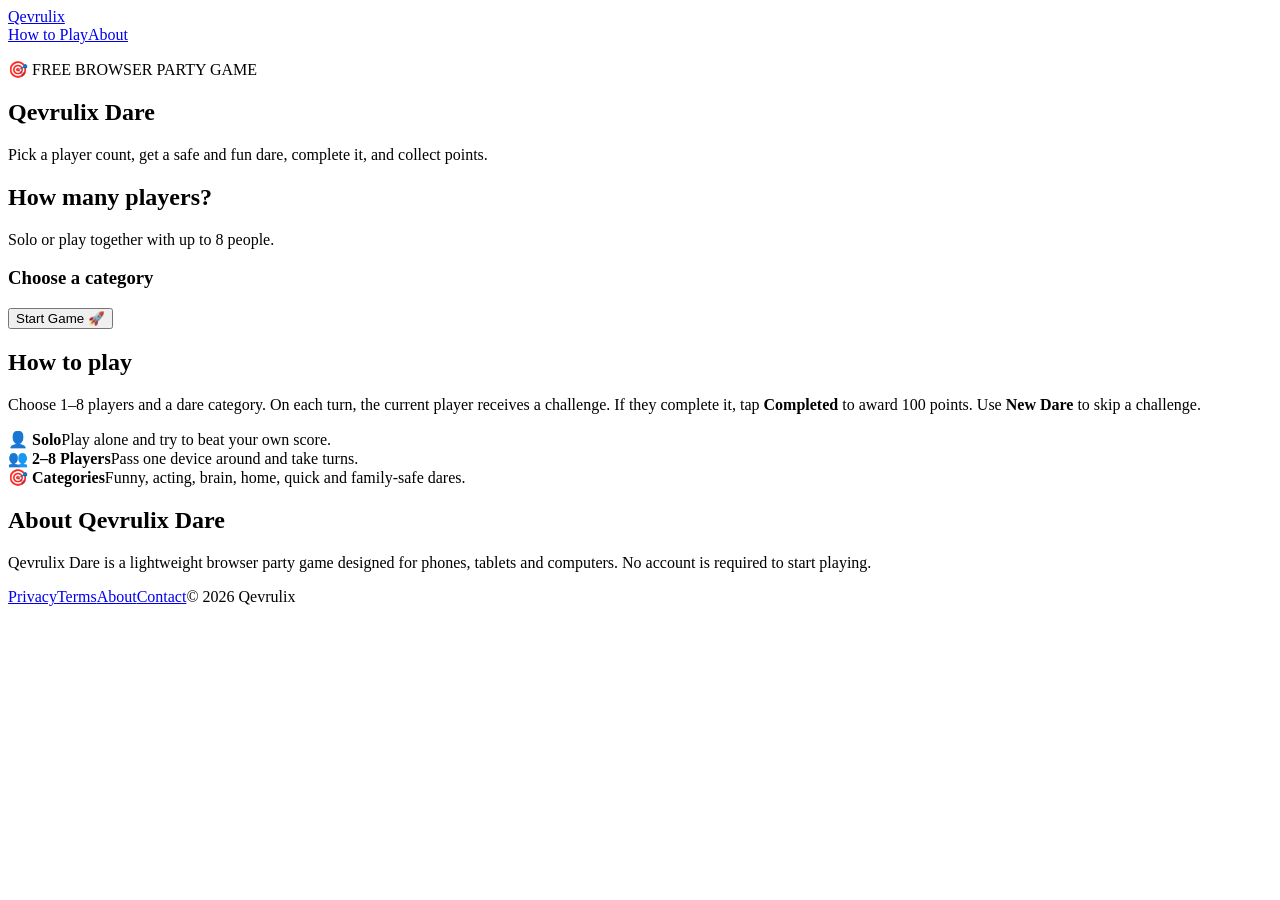
==== index.html @ e9829a65 "Add files via upload" ====
<!doctype html><html lang="en"><head><meta charset="utf-8"><meta name="viewport" content="width=device-width,initial-scale=1"><title>Qevrulix Dare — Free 1–8 Player Dare Game</title><meta name="description" content="Play Qevrulix Dare, a free dare game for 1 to 8 players. Choose a category, complete fun challenges, earn points and find the winner."><link rel="canonical" href="https://qevrulix.vercel.app/"><meta name="robots" content="index,follow,max-image-preview:large"><meta property="og:type" content="website"><meta property="og:title" content="Qevrulix Dare — Free 1–8 Player Dare Game"><meta property="og:description" content="A free dare game for solo play and groups of 2–8."><meta property="og:url" content="https://qevrulix.vercel.app/"><meta property="og:site_name" content="Qevrulix"><meta name="twitter:card" content="summary"><link rel="icon" href="/favicon.svg" type="image/svg+xml"><link rel="manifest" href="/manifest.webmanifest"><link rel="stylesheet" href="/css/style.css"><script type="application/ld+json">{"@context":"https://schema.org","@type":"WebApplication","name":"Qevrulix Dare","url":"https://qevrulix.vercel.app/","applicationCategory":"GameApplication","operatingSystem":"Any","description":"A free browser dare game for 1 to 8 players.","offers":{"@type":"Offer","price":"0","priceCurrency":"USD"}}</script></head><body><main class="wrap"><header class="top"><a class="brand" href="/">Qevrulix</a><nav><a href="#how">How to Play</a><a href="/about-us.html">About</a></nav></header><section class="hero"><p class="eyebrow">🎯 FREE BROWSER PARTY GAME</p><h1>Qevrulix Dare</h1><p class="lead">Pick a player count, get a safe and fun dare, complete it, and collect points.</p></section><section class="game-card"><div id="setup"><h2>How many players?</h2><p class="muted">Solo or play together with up to 8 people.</p><div class="player-grid" id="playerGrid"></div><h3>Choose a category</h3><div class="category-grid" id="categoryGrid"></div><button id="startBtn" class="primary" type="button">Start Game 🚀</button></div><div id="game" hidden><div class="game-head"><span id="turnLabel"></span><span id="roundLabel"></span></div><div class="score-row" id="scores"></div><div class="dare-box"><p class="eyebrow">YOUR DARE</p><h2 id="dareText">Loading…</h2><p id="categoryLabel" class="muted"></p></div><div class="actions"><button id="completeBtn" class="primary" type="button">✅ Completed +100</button><button id="skipBtn" class="secondary" type="button">🔄 New Dare</button><button id="endBtn" class="ghost" type="button">End Game</button></div><p id="status" class="status" aria-live="polite"></p></div><div id="results" hidden><p class="eyebrow">🏆 GAME OVER</p><h2>Final Scores</h2><ol id="finalScores" class="final-scores"></ol><button id="againBtn" class="primary" type="button">Play Again</button></div></section><section id="how" class="content"><h2>How to play</h2><p>Choose 1–8 players and a dare category. On each turn, the current player receives a challenge. If they complete it, tap <strong>Completed</strong> to award 100 points. Use <strong>New Dare</strong> to skip a challenge.</p><div class="feature-grid"><article><strong>👤 Solo</strong><span>Play alone and try to beat your own score.</span></article><article><strong>👥 2–8 Players</strong><span>Pass one device around and take turns.</span></article><article><strong>🎯 Categories</strong><span>Funny, acting, brain, home, quick and family-safe dares.</span></article></div></section><section class="content"><h2>About Qevrulix Dare</h2><p>Qevrulix Dare is a lightweight browser party game designed for phones, tablets and computers. No account is required to start playing.</p></section><footer><a href="/privacy-policy.html">Privacy</a><a href="/terms-and-conditions.html">Terms</a><a href="/about-us.html">About</a><a href="/contact-us.html">Contact</a><span>© 2026 Qevrulix</span></footer></main><script src="/js/app.js"></script></body></html>
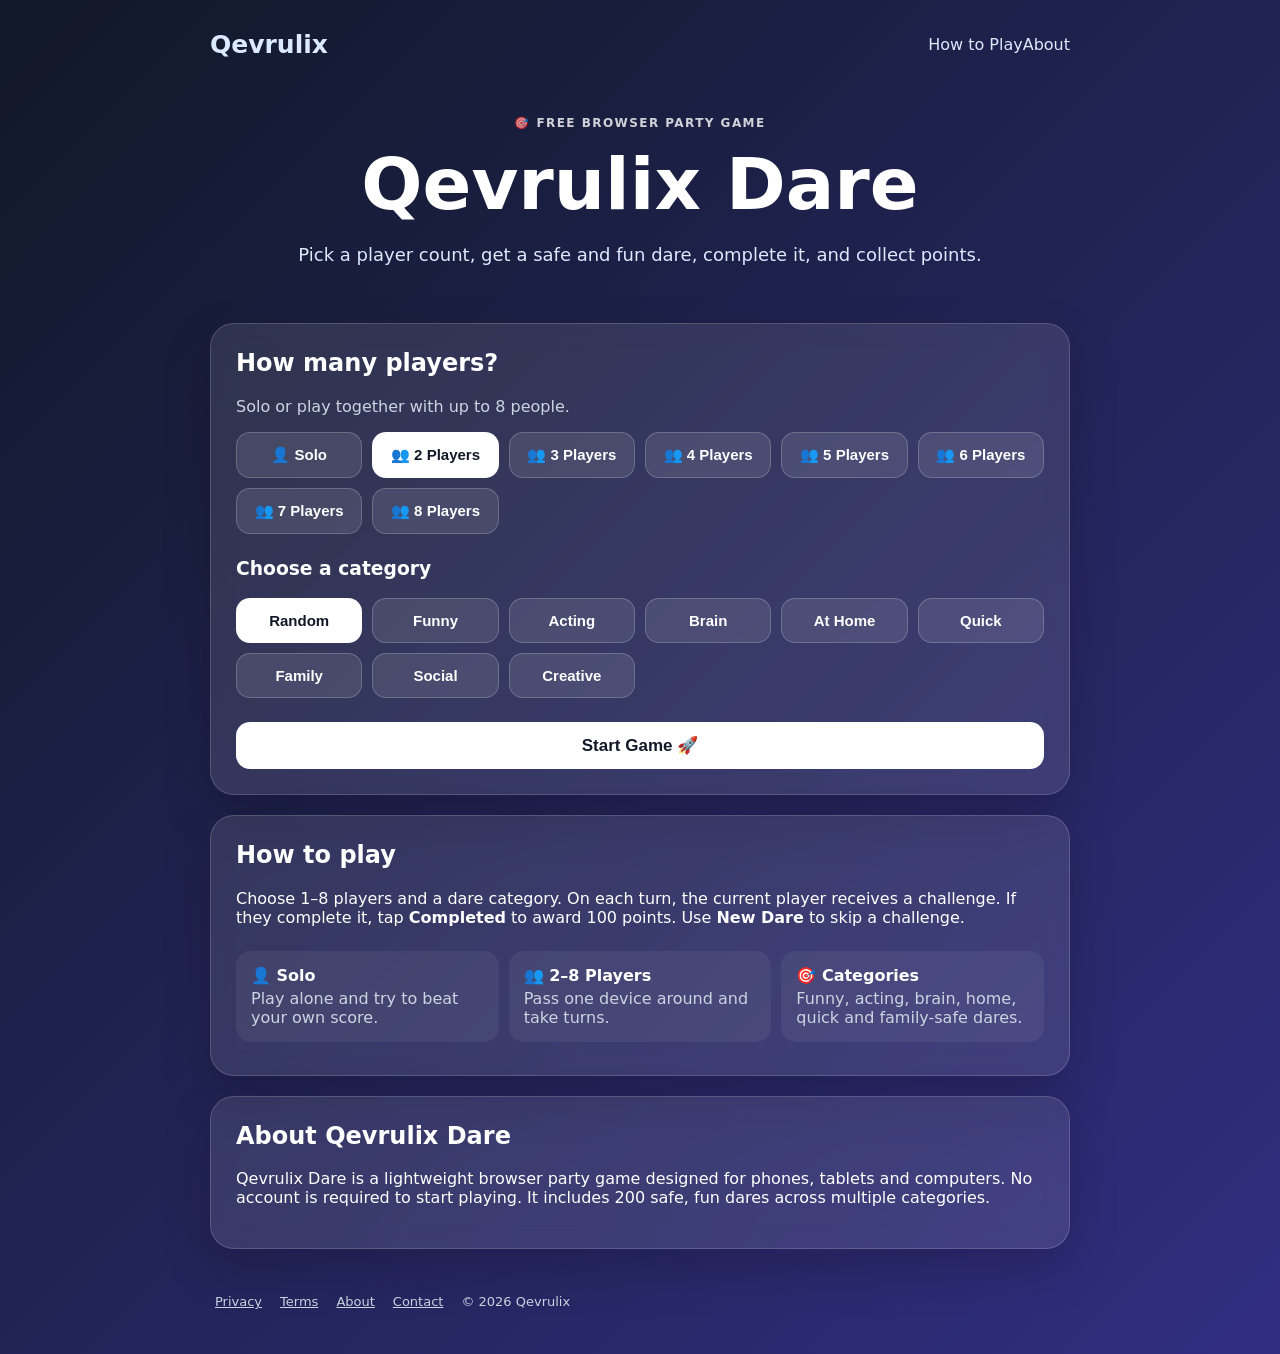
==== commit af70b71f: "Create index.html for Qevrulix Dare game Add initial HTML structure and game logic for Qevrulix Dare" ====
--- a/index.html
+++ b/index.html
@@ -1 +1,13 @@
-<!doctype html><html lang="en"><head><meta charset="utf-8"><meta name="viewport" content="width=device-width,initial-scale=1"><title>Qevrulix Dare — Free 1–8 Player Dare Game</title><meta name="description" content="Play Qevrulix Dare, a free dare game for 1 to 8 players. Choose a category, complete fun challenges, earn points and find the winner."><link rel="canonical" href="https://qevrulix.vercel.app/"><meta name="robots" content="index,follow,max-image-preview:large"><meta property="og:type" content="website"><meta property="og:title" content="Qevrulix Dare — Free 1–8 Player Dare Game"><meta property="og:description" content="A free dare game for solo play and groups of 2–8."><meta property="og:url" content="https://qevrulix.vercel.app/"><meta property="og:site_name" content="Qevrulix"><meta name="twitter:card" content="summary"><link rel="icon" href="/favicon.svg" type="image/svg+xml"><link rel="manifest" href="/manifest.webmanifest"><link rel="stylesheet" href="/css/style.css"><script type="application/ld+json">{"@context":"https://schema.org","@type":"WebApplication","name":"Qevrulix Dare","url":"https://qevrulix.vercel.app/","applicationCategory":"GameApplication","operatingSystem":"Any","description":"A free browser dare game for 1 to 8 players.","offers":{"@type":"Offer","price":"0","priceCurrency":"USD"}}</script></head><body><main class="wrap"><header class="top"><a class="brand" href="/">Qevrulix</a><nav><a href="#how">How to Play</a><a href="/about-us.html">About</a></nav></header><section class="hero"><p class="eyebrow">🎯 FREE BROWSER PARTY GAME</p><h1>Qevrulix Dare</h1><p class="lead">Pick a player count, get a safe and fun dare, complete it, and collect points.</p></section><section class="game-card"><div id="setup"><h2>How many players?</h2><p class="muted">Solo or play together with up to 8 people.</p><div class="player-grid" id="playerGrid"></div><h3>Choose a category</h3><div class="category-grid" id="categoryGrid"></div><button id="startBtn" class="primary" type="button">Start Game 🚀</button></div><div id="game" hidden><div class="game-head"><span id="turnLabel"></span><span id="roundLabel"></span></div><div class="score-row" id="scores"></div><div class="dare-box"><p class="eyebrow">YOUR DARE</p><h2 id="dareText">Loading…</h2><p id="categoryLabel" class="muted"></p></div><div class="actions"><button id="completeBtn" class="primary" type="button">✅ Completed +100</button><button id="skipBtn" class="secondary" type="button">🔄 New Dare</button><button id="endBtn" class="ghost" type="button">End Game</button></div><p id="status" class="status" aria-live="polite"></p></div><div id="results" hidden><p class="eyebrow">🏆 GAME OVER</p><h2>Final Scores</h2><ol id="finalScores" class="final-scores"></ol><button id="againBtn" class="primary" type="button">Play Again</button></div></section><section id="how" class="content"><h2>How to play</h2><p>Choose 1–8 players and a dare category. On each turn, the current player receives a challenge. If they complete it, tap <strong>Completed</strong> to award 100 points. Use <strong>New Dare</strong> to skip a challenge.</p><div class="feature-grid"><article><strong>👤 Solo</strong><span>Play alone and try to beat your own score.</span></article><article><strong>👥 2–8 Players</strong><span>Pass one device around and take turns.</span></article><article><strong>🎯 Categories</strong><span>Funny, acting, brain, home, quick and family-safe dares.</span></article></div></section><section class="content"><h2>About Qevrulix Dare</h2><p>Qevrulix Dare is a lightweight browser party game designed for phones, tablets and computers. No account is required to start playing.</p></section><footer><a href="/privacy-policy.html">Privacy</a><a href="/terms-and-conditions.html">Terms</a><a href="/about-us.html">About</a><a href="/contact-us.html">Contact</a><span>© 2026 Qevrulix</span></footer></main><script src="/js/app.js"></script></body></html>
+<!doctype html><html lang="en"><head><meta charset="utf-8"><meta name="viewport" content="width=device-width,initial-scale=1"><title>Qevrulix Dare — Free 1–8 Player Dare Game</title><meta name="description" content="Play Qevrulix Dare, a free dare game for 1 to 8 players. Choose a category, complete fun challenges, earn points and find the winner."><link rel="canonical" href="https://qevrulix.vercel.app/"><meta name="robots" content="index,follow,max-image-preview:large"><meta property="og:type" content="website"><meta property="og:title" content="Qevrulix Dare — Free 1–8 Player Dare Game"><meta property="og:description" content="A free dare game for solo play and groups of 2–8."><meta property="og:url" content="https://qevrulix.vercel.app/"><meta property="og:site_name" content="Qevrulix"><meta name="twitter:card" content="summary"><meta name="theme-color" content="#111827"><script type="application/ld+json">{"@context":"https://schema.org","@type":"WebApplication","name":"Qevrulix Dare","url":"https://qevrulix.vercel.app/","applicationCategory":"GameApplication","operatingSystem":"Any","description":"A free browser dare game for 1 to 8 players.","offers":{"@type":"Offer","price":"0","priceCurrency":"USD"}}</script><style>
+*{box-sizing:border-box}body{margin:0;font-family:system-ui,-apple-system,Segoe UI,sans-serif;background:linear-gradient(135deg,#111827,#312e81);color:#fff;min-height:100vh}.wrap{max-width:900px;margin:auto;padding:20px}.top{display:flex;justify-content:space-between;align-items:center;padding:10px 0}.brand{font-size:25px;font-weight:900;color:#fff;text-decoration:none}.top a{color:#dbeafe;text-decoration:none}.hero{text-align:center;padding:35px 10px 20px}.eyebrow{font-size:12px;font-weight:800;letter-spacing:.12em;opacity:.8}.hero h1{font-size:clamp(42px,9vw,72px);margin:8px 0}.lead{font-size:18px;color:#dbeafe}.game-card,.content{background:rgba(255,255,255,.1);backdrop-filter:blur(12px);border:1px solid rgba(255,255,255,.16);border-radius:24px;padding:25px;margin:20px 0;box-shadow:0 20px 50px rgba(0,0,0,.18)}h2{margin-top:0}.muted{color:#cbd5e1}.player-grid,.category-grid{display:grid;grid-template-columns:repeat(auto-fit,minmax(110px,1fr));gap:10px;margin:14px 0 24px}.choice,button{border:0;border-radius:14px;padding:13px 15px;font-weight:800;cursor:pointer;font-size:15px}.choice{background:rgba(255,255,255,.1);color:#fff;border:1px solid rgba(255,255,255,.2)}.choice.selected{background:#fff;color:#111827}.primary{background:#fff;color:#111827;width:100%;font-size:17px}.secondary{background:#6366f1;color:#fff}.ghost{background:transparent;color:#cbd5e1;border:1px solid rgba(255,255,255,.2)}.actions{display:grid;gap:10px}.game-head,.score-row{display:flex;gap:10px;justify-content:space-between;flex-wrap:wrap}.score{background:rgba(255,255,255,.1);padding:7px 10px;border-radius:10px;font-size:13px}.dare-box{margin:20px 0;padding:35px 20px;text-align:center;background:rgba(0,0,0,.18);border-radius:20px}.dare-box h2{font-size:clamp(24px,5vw,38px);line-height:1.25}.status{text-align:center;min-height:24px;color:#bbf7d0}.final-scores{line-height:2;font-size:18px}footer{display:flex;gap:18px;flex-wrap:wrap;padding:25px 5px;color:#cbd5e1;font-size:13px}footer a{color:#cbd5e1}article{padding:15px;background:rgba(255,255,255,.06);border-radius:15px;margin:8px 0}article span{display:block;color:#cbd5e1;margin-top:4px}@media(min-width:650px){.actions{grid-template-columns:2fr 1fr 1fr}.feature-grid{display:grid;grid-template-columns:repeat(3,1fr);gap:10px}}
+</style></head><body><main class="wrap"><header class="top"><a class="brand" href="/">Qevrulix</a><nav><a href="#how">How to Play</a><a href="#about">About</a></nav></header><section class="hero"><p class="eyebrow">🎯 FREE BROWSER PARTY GAME</p><h1>Qevrulix Dare</h1><p class="lead">Pick a player count, get a safe and fun dare, complete it, and collect points.</p></section><section class="game-card"><div id="setup"><h2>How many players?</h2><p class="muted">Solo or play together with up to 8 people.</p><div class="player-grid" id="playerGrid"></div><h3>Choose a category</h3><div class="category-grid" id="categoryGrid"></div><button id="startBtn" class="primary" type="button">Start Game 🚀</button></div><div id="game" hidden><div class="game-head"><span id="turnLabel"></span><span id="roundLabel"></span></div><div class="score-row" id="scores"></div><div class="dare-box"><p class="eyebrow">YOUR DARE</p><h2 id="dareText">Loading…</h2><p id="categoryLabel" class="muted"></p></div><div class="actions"><button id="completeBtn" class="primary" type="button">✅ Completed +100</button><button id="skipBtn" class="secondary" type="button">🔄 New Dare</button><button id="endBtn" class="ghost" type="button">End Game</button></div><p id="status" class="status" aria-live="polite"></p></div><div id="results" hidden><p class="eyebrow">🏆 GAME OVER</p><h2>Final Scores</h2><ol id="finalScores" class="final-scores"></ol><button id="againBtn" class="primary" type="button">Play Again</button></div></section><section id="how" class="content"><h2>How to play</h2><p>Choose 1–8 players and a dare category. On each turn, the current player receives a challenge. If they complete it, tap <strong>Completed</strong> to award 100 points. Use <strong>New Dare</strong> to skip a challenge.</p><div class="feature-grid"><article><strong>👤 Solo</strong><span>Play alone and try to beat your own score.</span></article><article><strong>👥 2–8 Players</strong><span>Pass one device around and take turns.</span></article><article><strong>🎯 Categories</strong><span>Funny, acting, brain, home, quick and family-safe dares.</span></article></div></section><section id="about" class="content"><h2>About Qevrulix Dare</h2><p>Qevrulix Dare is a lightweight browser party game designed for phones, tablets and computers. No account is required to start playing. It includes 200 safe, fun dares across multiple categories.</p></section><footer><a href="#">Privacy</a><a href="#">Terms</a><a href="#about">About</a><a href="mailto:REPLACE_WITH_YOUR_SUPPORT_EMAIL">Contact</a><span>© 2026 Qevrulix</span></footer></main><script>
+const dares={"Funny": ["Pretend you are a dramatic news reporter describing the room for 30 seconds.", "Do your funniest safe dance for 20 seconds.", "Make three animal sounds and let the group guess them.", "Tell a harmless joke in your most serious voice.", "Pretend to be a robot installing a silly software update.", "Walk like a penguin for 20 seconds.", "Give a weather report about the snack situation.", "Pretend your chair is a famous celebrity and interview it.", "Speak like a cartoon character for 30 seconds.", "Create a funny handshake with the player next to you.", "Pretend you are late for an imaginary meeting and explain why.", "Make a five-second victory celebration.", "Act like a confused tourist asking for directions around the room.", "Describe an ordinary spoon like it is a priceless invention.", "Pretend to sell an invisible product in a 20-second commercial.", "Do your best slow-motion walk across the room.", "Make up a silly nickname for yourself.", "Pretend you are a news anchor reporting on a missing sock.", "Laugh like a movie villain for 10 seconds.", "Give a serious motivational speech about eating snacks.", "Pretend to be a statue that suddenly comes alive.", "Invent a ridiculous rule for an imaginary country.", "Do three different surprised reactions.", "Pretend the floor is a red carpet for 15 seconds.", "Make a silly sound effect for everything you do for 20 seconds."], "Acting": ["Act like a superhero discovering a new superpower.", "Give an imaginary award speech for Best Snack Finder.", "Commentate dramatically on someone walking across the room.", "Mime making a pizza without speaking.", "Present the room like a weather presenter.", "Act like a detective searching for a missing pencil.", "Pretend you are a chef judging an invisible meal.", "Act like a famous singer accepting a huge award.", "Pretend to be a teacher explaining a very silly subject.", "Act like a goalkeeper saving an invisible penalty.", "Pretend you are a flight attendant giving a funny safety announcement.", "Act like a magician whose trick keeps going wrong.", "Pretend you are a game-show host introducing the players.", "Act like a spy trying to communicate without words.", "Pretend you are a movie director shouting action and cut.", "Act like a news reporter interviewing an imaginary alien.", "Pretend you are a coach giving a halftime speech to a team of penguins.", "Act like a shopkeeper selling the most useless item ever.", "Pretend you are a royal giving a speech about breakfast.", "Act like a singer performing without making any sound.", "Pretend you are a robot learning how to clap.", "Act like a sports referee explaining a ridiculous foul.", "Pretend you are an explorer discovering a mysterious pillow.", "Act like a comedian whose microphone suddenly stops working.", "Pretend you are a museum guide presenting an ordinary household object."], "Brain": ["Name five countries in 10 seconds.", "Say the alphabet backwards as far as you can in 20 seconds.", "Name five foods starting with the same letter.", "Create a three-word slogan for an imaginary company.", "Count backwards from 30 by 3s.", "Name five animals without using the letter A in their names.", "Say seven words that rhyme with “day.”", "Name five things that are usually found in a kitchen.", "Make a sentence using exactly five words.", "Name four planets in 10 seconds.", "Think of three uses for a paper cup.", "Name five school subjects quickly.", "Say the months in reverse order starting from December.", "Name four things that can fly.", "Create a new word and explain what it means.", "Name five objects that are usually round.", "Give three answers to “What can you open?”", "Name five things that are cold.", "Say three words beginning with the same two letters.", "Name five fruits without repeating a color.", "Count from 1 to 20 while skipping multiples of 3.", "Name five things you can find outdoors.", "Create a four-word mystery story.", "Name three things that have keys but are not locks.", "Think of five words containing the letter Z."], "At Home": ["Find something nearby that starts with B and show it.", "Build the tallest safe mini-tower using three household items.", "Organize five nearby objects by size.", "Invent a 15-second advertisement for a harmless object.", "Make your best statue pose for 20 seconds.", "Find something soft and describe it in three words.", "Arrange three objects from smallest to largest.", "Find an object with a surprising shape.", "Create a tiny safe obstacle course using cushions or books.", "Choose an object and give it a funny name.", "Find something that is your favorite color.", "Make a safe pattern using five objects.", "Find something that makes a sound and demonstrate it safely.", "Pick a household object and explain its imaginary superpower.", "Build a small structure that can stand for 10 seconds.", "Find something beginning with the letter S.", "Create a display using three objects and name the display.", "Find the oldest-looking safe object nearby.", "Put three objects in alphabetical order by name.", "Find something you use every day and explain why.", "Create a tiny “museum” with two harmless objects.", "Find something rectangular and something circular.", "Make a safe paper shape and show it.", "Choose an object and pretend it is a trophy.", "Find three objects with different textures."], "Quick": ["Clap a rhythm and repeat it twice.", "Give three genuine compliments to people in the room.", "Do five jumping jacks if you can do so safely.", "Name three things you are grateful for.", "Make your best surprised face for 10 seconds.", "Touch your shoulders, knees, and head in that order five times.", "Say your first name backwards.", "Do a 10-second silent dance.", "Name three foods in five seconds.", "Give a thumbs-up pose and hold it for 10 seconds.", "Blink one eye at a time if you can.", "Say “red leather yellow leather” three times slowly.", "Do five slow shoulder rolls.", "Name three animals in three seconds.", "Make a heart shape with your hands.", "Stand still like a statue for 15 seconds.", "Do three safe high-knee steps in place.", "Say three positive words about yourself.", "Make a funny face for five seconds.", "Name three things you can see right now.", "Do a quick victory pose.", "Spell your name aloud.", "Give yourself a round of silent applause.", "Take three calm breaths and smile.", "Say one thing you are looking forward to."], "Family": ["Tell the group about a hobby you enjoy.", "Share your favorite movie, book, or game and one reason you like it.", "Give everyone a friendly high-five if they want one.", "Say one kind thing about the person on your left.", "Describe your dream vacation in 20 seconds.", "Share a favorite family memory you are comfortable telling.", "Name one skill you would like to learn.", "Tell the group your favorite snack.", "Describe your perfect weekend in 20 seconds.", "Say something you appreciate about your family or friends.", "Share a funny school-safe memory.", "Name one place you would like to visit someday.", "Tell everyone one positive goal for this week.", "Share a favorite sport or activity.", "Describe your ideal birthday celebration.", "Say one thing you are proud of learning.", "Name a person who inspires you and why.", "Share a favorite song without singing its lyrics.", "Describe your dream room in 20 seconds.", "Tell the group one kind habit everyone could try.", "Name three things that make you smile.", "Share a favorite school subject and why.", "Describe a food you would love to try.", "Tell a short story about a time you helped someone.", "Share one harmless fun fact about yourself."], "Social": ["Ask another player their favorite hobby and listen to the answer.", "Start a 10-second group clap.", "Give a sincere compliment about someone’s creativity.", "Ask the group to choose a funny team name.", "Say one positive thing about playing together.", "Invite another player to invent a two-step handshake with you.", "Ask someone to choose the next category.", "Thank someone for joining the game.", "Ask another player to name their favorite animal.", "Create a one-sentence team motto together.", "Let another player choose your victory pose.", "Ask the group to vote on the funniest safe sound.", "Say one thing you learned from another player today.", "Ask another player to describe their dream superpower.", "Start a five-second countdown for everyone to freeze.", "Choose two players to create a team cheer.", "Ask someone what game they enjoy playing.", "Give the group a positive one-line pep talk.", "Ask another player to invent a silly company name.", "Let another player pick a harmless object for you to describe.", "Ask everyone to say one word describing the game.", "Create a group pose and hold it for five seconds.", "Ask another player a simple “this or that” question.", "Say thank you to the whole group in a dramatic voice.", "Ask the group to invent a fictional holiday together."], "Creative": ["Draw an imaginary logo in the air with your finger.", "Invent a superhero name and power in 15 seconds.", "Create a three-line story about a lost backpack.", "Make up a slogan for a pencil.", "Invent a new ice-cream flavor and name it.", "Describe an imaginary planet in 20 seconds.", "Create a funny title for a movie about your day.", "Invent a new sport and explain its rules briefly.", "Make up a character who lives inside a computer.", "Create a two-sentence mystery story.", "Invent a brand name for a robot.", "Describe an imaginary app everyone would want.", "Create a new holiday and explain how people celebrate it.", "Make up a fictional restaurant name and its specialty.", "Invent a gadget that solves a small everyday problem.", "Give an ordinary object a magical ability.", "Create a four-word adventure story.", "Invent a fictional city and name it.", "Design an imaginary school subject and explain it.", "Make up a friendly monster and describe it.", "Invent a new board game in 20 seconds.", "Create a funny nickname for a household object.", "Imagine tomorrow has one unusual rule and explain it.", "Invent a fictional company and its product.", "Create a one-sentence story that ends with “Wait… what?”"]};
+const $=s=>document.querySelector(s),pg=$("#playerGrid"),cg=$("#categoryGrid"),setup=$("#setup"),game=$("#game"),results=$("#results"),start=$("#startBtn"),complete=$("#completeBtn"),skip=$("#skipBtn"),end=$("#endBtn"),again=$("#againBtn"),dareText=$("#dareText"),categoryLabel=$("#categoryLabel"),turnLabel=$("#turnLabel"),roundLabel=$("#roundLabel"),scores=$("#scores"),status=$("#status"),finalScores=$("#finalScores");
+let players=2,cat="Random",current=0,round=1,points=[],last="";
+for(let i=1;i<=8;i++){const b=document.createElement('button');b.className='choice'+(i===2?' selected':'');b.textContent=i===1?'👤 Solo':'👥 '+i+' Players';b.onclick=()=>{players=i;document.querySelectorAll('#playerGrid .choice').forEach(x=>x.classList.remove('selected'));b.classList.add('selected')};pg.appendChild(b)}
+['Random',...Object.keys(dares)].forEach((c,i)=>{const b=document.createElement('button');b.className='choice'+(i===0?' selected':'');b.textContent=c;b.onclick=()=>{cat=c;document.querySelectorAll('#categoryGrid .choice').forEach(x=>x.classList.remove('selected'));b.classList.add('selected')};cg.appendChild(b)});
+function pick(){const keys=cat==='Random'?Object.keys(dares):[cat];let key=keys[Math.floor(Math.random()*keys.length)],pool=dares[key],d=pool[Math.floor(Math.random()*pool.length)];let tries=0;while(d===last&&pool.length>1&&tries++<10)d=pool[Math.floor(Math.random()*pool.length)];last=d;dareText.textContent=d;categoryLabel.textContent=key}
+function render(){turnLabel.textContent=`Player ${current+1}'s turn`;roundLabel.textContent=`Round ${round}`;scores.innerHTML='';points.forEach((p,i)=>{const s=document.createElement('span');s.className='score';s.textContent=`P${i+1}: ${p} pts`;scores.appendChild(s)});pick();status.textContent=''}
+function finish(){setup.hidden=true;game.hidden=true;results.hidden=false;const order=points.map((score,i)=>({score,i})).sort((a,b)=>b.score-a.score);finalScores.innerHTML='';order.forEach((x,pos)=>{const li=document.createElement('li');li.textContent=`${pos===0?'🥇 ':pos===1?'🥈 ':pos===2?'🥉 ':''}Player ${x.i+1} — ${x.score} points`;finalScores.appendChild(li)})}
+start.onclick=()=>{points=Array(players).fill(0);current=0;round=1;last='';setup.hidden=true;results.hidden=true;game.hidden=false;render()};complete.onclick=()=>{points[current]+=100;status.textContent=`🎉 Player ${current+1} completed the dare! +100 points`;current=(current+1)%players;if(current===0)round++;render()};skip.onclick=()=>{pick();status.textContent='New dare selected — you can skip any challenge.'};end.onclick=finish;again.onclick=()=>{results.hidden=true;setup.hidden=false;game.hidden=true};
+</script></body></html>
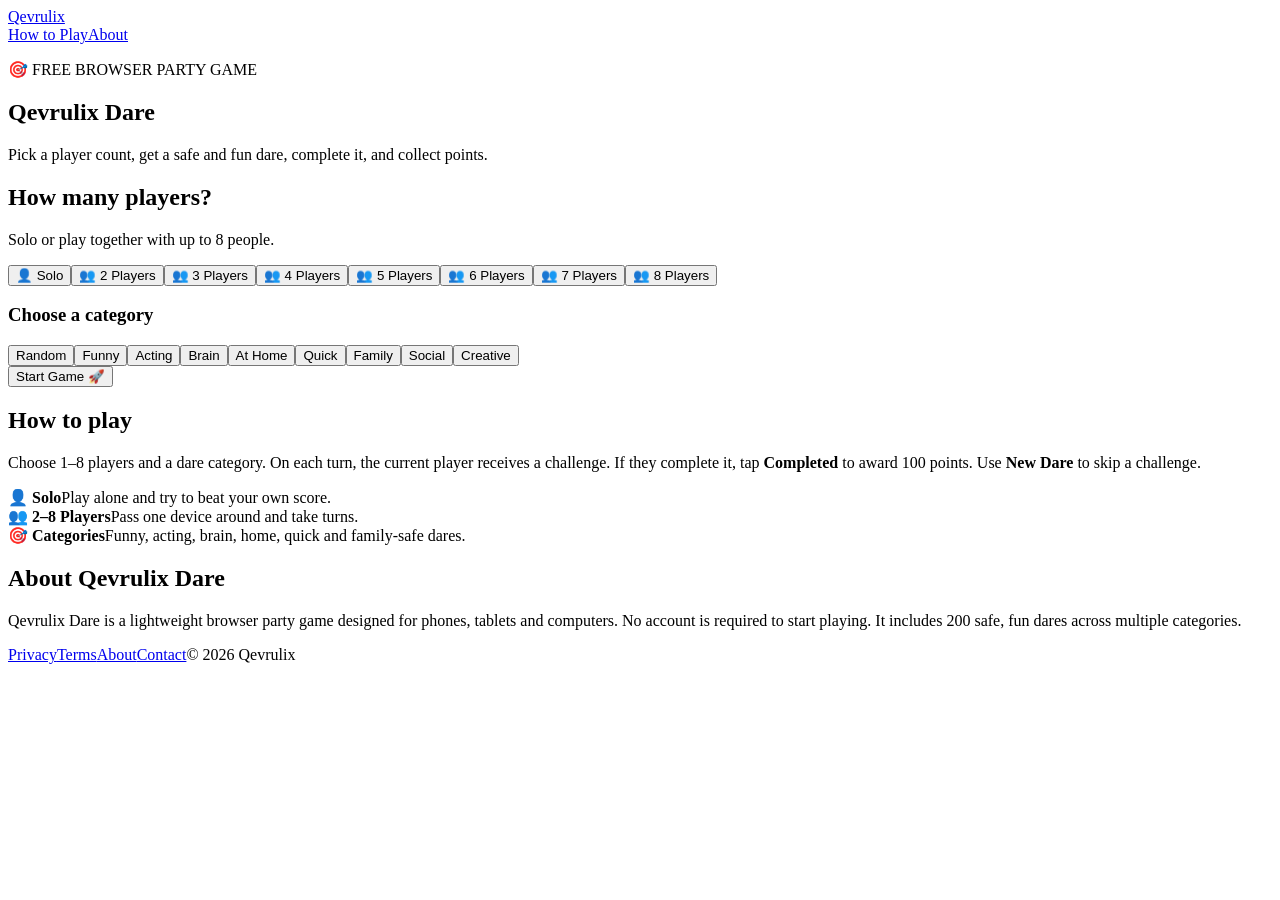
==== commit aa0282a8: "Update index.html" ====
--- a/index.html
+++ b/index.html
@@ -1,6 +1,4 @@
-<!doctype html><html lang="en"><head><meta charset="utf-8"><meta name="viewport" content="width=device-width,initial-scale=1"><title>Qevrulix Dare — Free 1–8 Player Dare Game</title><meta name="description" content="Play Qevrulix Dare, a free dare game for 1 to 8 players. Choose a category, complete fun challenges, earn points and find the winner."><link rel="canonical" href="https://qevrulix.vercel.app/"><meta name="robots" content="index,follow,max-image-preview:large"><meta property="og:type" content="website"><meta property="og:title" content="Qevrulix Dare — Free 1–8 Player Dare Game"><meta property="og:description" content="A free dare game for solo play and groups of 2–8."><meta property="og:url" content="https://qevrulix.vercel.app/"><meta property="og:site_name" content="Qevrulix"><meta name="twitter:card" content="summary"><meta name="theme-color" content="#111827"><script type="application/ld+json">{"@context":"https://schema.org","@type":"WebApplication","name":"Qevrulix Dare","url":"https://qevrulix.vercel.app/","applicationCategory":"GameApplication","operatingSystem":"Any","description":"A free browser dare game for 1 to 8 players.","offers":{"@type":"Offer","price":"0","priceCurrency":"USD"}}</script><style>
-*{box-sizing:border-box}body{margin:0;font-family:system-ui,-apple-system,Segoe UI,sans-serif;background:linear-gradient(135deg,#111827,#312e81);color:#fff;min-height:100vh}.wrap{max-width:900px;margin:auto;padding:20px}.top{display:flex;justify-content:space-between;align-items:center;padding:10px 0}.brand{font-size:25px;font-weight:900;color:#fff;text-decoration:none}.top a{color:#dbeafe;text-decoration:none}.hero{text-align:center;padding:35px 10px 20px}.eyebrow{font-size:12px;font-weight:800;letter-spacing:.12em;opacity:.8}.hero h1{font-size:clamp(42px,9vw,72px);margin:8px 0}.lead{font-size:18px;color:#dbeafe}.game-card,.content{background:rgba(255,255,255,.1);backdrop-filter:blur(12px);border:1px solid rgba(255,255,255,.16);border-radius:24px;padding:25px;margin:20px 0;box-shadow:0 20px 50px rgba(0,0,0,.18)}h2{margin-top:0}.muted{color:#cbd5e1}.player-grid,.category-grid{display:grid;grid-template-columns:repeat(auto-fit,minmax(110px,1fr));gap:10px;margin:14px 0 24px}.choice,button{border:0;border-radius:14px;padding:13px 15px;font-weight:800;cursor:pointer;font-size:15px}.choice{background:rgba(255,255,255,.1);color:#fff;border:1px solid rgba(255,255,255,.2)}.choice.selected{background:#fff;color:#111827}.primary{background:#fff;color:#111827;width:100%;font-size:17px}.secondary{background:#6366f1;color:#fff}.ghost{background:transparent;color:#cbd5e1;border:1px solid rgba(255,255,255,.2)}.actions{display:grid;gap:10px}.game-head,.score-row{display:flex;gap:10px;justify-content:space-between;flex-wrap:wrap}.score{background:rgba(255,255,255,.1);padding:7px 10px;border-radius:10px;font-size:13px}.dare-box{margin:20px 0;padding:35px 20px;text-align:center;background:rgba(0,0,0,.18);border-radius:20px}.dare-box h2{font-size:clamp(24px,5vw,38px);line-height:1.25}.status{text-align:center;min-height:24px;color:#bbf7d0}.final-scores{line-height:2;font-size:18px}footer{display:flex;gap:18px;flex-wrap:wrap;padding:25px 5px;color:#cbd5e1;font-size:13px}footer a{color:#cbd5e1}article{padding:15px;background:rgba(255,255,255,.06);border-radius:15px;margin:8px 0}article span{display:block;color:#cbd5e1;margin-top:4px}@media(min-width:650px){.actions{grid-template-columns:2fr 1fr 1fr}.feature-grid{display:grid;grid-template-columns:repeat(3,1fr);gap:10px}}
-</style></head><body><main class="wrap"><header class="top"><a class="brand" href="/">Qevrulix</a><nav><a href="#how">How to Play</a><a href="#about">About</a></nav></header><section class="hero"><p class="eyebrow">🎯 FREE BROWSER PARTY GAME</p><h1>Qevrulix Dare</h1><p class="lead">Pick a player count, get a safe and fun dare, complete it, and collect points.</p></section><section class="game-card"><div id="setup"><h2>How many players?</h2><p class="muted">Solo or play together with up to 8 people.</p><div class="player-grid" id="playerGrid"></div><h3>Choose a category</h3><div class="category-grid" id="categoryGrid"></div><button id="startBtn" class="primary" type="button">Start Game 🚀</button></div><div id="game" hidden><div class="game-head"><span id="turnLabel"></span><span id="roundLabel"></span></div><div class="score-row" id="scores"></div><div class="dare-box"><p class="eyebrow">YOUR DARE</p><h2 id="dareText">Loading…</h2><p id="categoryLabel" class="muted"></p></div><div class="actions"><button id="completeBtn" class="primary" type="button">✅ Completed +100</button><button id="skipBtn" class="secondary" type="button">🔄 New Dare</button><button id="endBtn" class="ghost" type="button">End Game</button></div><p id="status" class="status" aria-live="polite"></p></div><div id="results" hidden><p class="eyebrow">🏆 GAME OVER</p><h2>Final Scores</h2><ol id="finalScores" class="final-scores"></ol><button id="againBtn" class="primary" type="button">Play Again</button></div></section><section id="how" class="content"><h2>How to play</h2><p>Choose 1–8 players and a dare category. On each turn, the current player receives a challenge. If they complete it, tap <strong>Completed</strong> to award 100 points. Use <strong>New Dare</strong> to skip a challenge.</p><div class="feature-grid"><article><strong>👤 Solo</strong><span>Play alone and try to beat your own score.</span></article><article><strong>👥 2–8 Players</strong><span>Pass one device around and take turns.</span></article><article><strong>🎯 Categories</strong><span>Funny, acting, brain, home, quick and family-safe dares.</span></article></div></section><section id="about" class="content"><h2>About Qevrulix Dare</h2><p>Qevrulix Dare is a lightweight browser party game designed for phones, tablets and computers. No account is required to start playing. It includes 200 safe, fun dares across multiple categories.</p></section><footer><a href="#">Privacy</a><a href="#">Terms</a><a href="#about">About</a><a href="mailto:REPLACE_WITH_YOUR_SUPPORT_EMAIL">Contact</a><span>© 2026 Qevrulix</span></footer></main><script>
+<!doctype html><html lang="en"><head><meta charset="utf-8"><meta name="viewport" content="width=device-width,initial-scale=1"><title>Qevrulix Dare — Free 1–8 Player Dare Game</title><meta name="description" content="Play Qevrulix Dare, a free dare game for 1 to 8 players. Choose a category, complete fun challenges, earn points and find the winner."><link rel="canonical" href="https://qevrulix.vercel.app/"><meta name="robots" content="index,follow,max-image-preview:large"><meta property="og:type" content="website"><meta property="og:title" content="Qevrulix Dare — Free 1–8 Player Dare Game"><meta property="og:description" content="A free dare game for solo play and groups of 2–8."><meta property="og:url" content="https://qevrulix.vercel.app/"><meta property="og:site_name" content="Qevrulix"><meta name="twitter:card" content="summary"><meta name="theme-color" content="#111827"><script type="application/ld+json">{"@context":"https://schema.org","@type":"WebApplication","name":"Qevrulix Dare","url":"https://qevrulix.vercel.app/","applicationCategory":"GameApplication","operatingSystem":"Any","description":"A free browser dare game for 1 to 8 players.","offers":{"@type":"Offer","price":"0","priceCurrency":"USD"}}</script></head><body><main class="wrap"><header class="top"><a class="brand" href="/">Qevrulix</a><nav><a href="#how">How to Play</a><a href="#about">About</a></nav></header><section class="hero"><p class="eyebrow">🎯 FREE BROWSER PARTY GAME</p><h1>Qevrulix Dare</h1><p class="lead">Pick a player count, get a safe and fun dare, complete it, and collect points.</p></section><section class="game-card"><div id="setup"><h2>How many players?</h2><p class="muted">Solo or play together with up to 8 people.</p><div class="player-grid" id="playerGrid"></div><h3>Choose a category</h3><div class="category-grid" id="categoryGrid"></div><button id="startBtn" class="primary" type="button">Start Game 🚀</button></div><div id="game" hidden><div class="game-head"><span id="turnLabel"></span><span id="roundLabel"></span></div><div class="score-row" id="scores"></div><div class="dare-box"><p class="eyebrow">YOUR DARE</p><h2 id="dareText">Loading…</h2><p id="categoryLabel" class="muted"></p></div><div class="actions"><button id="completeBtn" class="primary" type="button">✅ Completed +100</button><button id="skipBtn" class="secondary" type="button">🔄 New Dare</button><button id="endBtn" class="ghost" type="button">End Game</button></div><p id="status" class="status" aria-live="polite"></p></div><div id="results" hidden><p class="eyebrow">🏆 GAME OVER</p><h2>Final Scores</h2><ol id="finalScores" class="final-scores"></ol><button id="againBtn" class="primary" type="button">Play Again</button></div></section><section id="how" class="content"><h2>How to play</h2><p>Choose 1–8 players and a dare category. On each turn, the current player receives a challenge. If they complete it, tap <strong>Completed</strong> to award 100 points. Use <strong>New Dare</strong> to skip a challenge.</p><div class="feature-grid"><article><strong>👤 Solo</strong><span>Play alone and try to beat your own score.</span></article><article><strong>👥 2–8 Players</strong><span>Pass one device around and take turns.</span></article><article><strong>🎯 Categories</strong><span>Funny, acting, brain, home, quick and family-safe dares.</span></article></div></section><section id="about" class="content"><h2>About Qevrulix Dare</h2><p>Qevrulix Dare is a lightweight browser party game designed for phones, tablets and computers. No account is required to start playing. It includes 200 safe, fun dares across multiple categories.</p></section><footer><a href="#">Privacy</a><a href="#">Terms</a><a href="#about">About</a><a href="mailto:REPLACE_WITH_YOUR_SUPPORT_EMAIL">Contact</a><span>© 2026 Qevrulix</span></footer></main><script>
 const dares={"Funny": ["Pretend you are a dramatic news reporter describing the room for 30 seconds.", "Do your funniest safe dance for 20 seconds.", "Make three animal sounds and let the group guess them.", "Tell a harmless joke in your most serious voice.", "Pretend to be a robot installing a silly software update.", "Walk like a penguin for 20 seconds.", "Give a weather report about the snack situation.", "Pretend your chair is a famous celebrity and interview it.", "Speak like a cartoon character for 30 seconds.", "Create a funny handshake with the player next to you.", "Pretend you are late for an imaginary meeting and explain why.", "Make a five-second victory celebration.", "Act like a confused tourist asking for directions around the room.", "Describe an ordinary spoon like it is a priceless invention.", "Pretend to sell an invisible product in a 20-second commercial.", "Do your best slow-motion walk across the room.", "Make up a silly nickname for yourself.", "Pretend you are a news anchor reporting on a missing sock.", "Laugh like a movie villain for 10 seconds.", "Give a serious motivational speech about eating snacks.", "Pretend to be a statue that suddenly comes alive.", "Invent a ridiculous rule for an imaginary country.", "Do three different surprised reactions.", "Pretend the floor is a red carpet for 15 seconds.", "Make a silly sound effect for everything you do for 20 seconds."], "Acting": ["Act like a superhero discovering a new superpower.", "Give an imaginary award speech for Best Snack Finder.", "Commentate dramatically on someone walking across the room.", "Mime making a pizza without speaking.", "Present the room like a weather presenter.", "Act like a detective searching for a missing pencil.", "Pretend you are a chef judging an invisible meal.", "Act like a famous singer accepting a huge award.", "Pretend to be a teacher explaining a very silly subject.", "Act like a goalkeeper saving an invisible penalty.", "Pretend you are a flight attendant giving a funny safety announcement.", "Act like a magician whose trick keeps going wrong.", "Pretend you are a game-show host introducing the players.", "Act like a spy trying to communicate without words.", "Pretend you are a movie director shouting action and cut.", "Act like a news reporter interviewing an imaginary alien.", "Pretend you are a coach giving a halftime speech to a team of penguins.", "Act like a shopkeeper selling the most useless item ever.", "Pretend you are a royal giving a speech about breakfast.", "Act like a singer performing without making any sound.", "Pretend you are a robot learning how to clap.", "Act like a sports referee explaining a ridiculous foul.", "Pretend you are an explorer discovering a mysterious pillow.", "Act like a comedian whose microphone suddenly stops working.", "Pretend you are a museum guide presenting an ordinary household object."], "Brain": ["Name five countries in 10 seconds.", "Say the alphabet backwards as far as you can in 20 seconds.", "Name five foods starting with the same letter.", "Create a three-word slogan for an imaginary company.", "Count backwards from 30 by 3s.", "Name five animals without using the letter A in their names.", "Say seven words that rhyme with “day.”", "Name five things that are usually found in a kitchen.", "Make a sentence using exactly five words.", "Name four planets in 10 seconds.", "Think of three uses for a paper cup.", "Name five school subjects quickly.", "Say the months in reverse order starting from December.", "Name four things that can fly.", "Create a new word and explain what it means.", "Name five objects that are usually round.", "Give three answers to “What can you open?”", "Name five things that are cold.", "Say three words beginning with the same two letters.", "Name five fruits without repeating a color.", "Count from 1 to 20 while skipping multiples of 3.", "Name five things you can find outdoors.", "Create a four-word mystery story.", "Name three things that have keys but are not locks.", "Think of five words containing the letter Z."], "At Home": ["Find something nearby that starts with B and show it.", "Build the tallest safe mini-tower using three household items.", "Organize five nearby objects by size.", "Invent a 15-second advertisement for a harmless object.", "Make your best statue pose for 20 seconds.", "Find something soft and describe it in three words.", "Arrange three objects from smallest to largest.", "Find an object with a surprising shape.", "Create a tiny safe obstacle course using cushions or books.", "Choose an object and give it a funny name.", "Find something that is your favorite color.", "Make a safe pattern using five objects.", "Find something that makes a sound and demonstrate it safely.", "Pick a household object and explain its imaginary superpower.", "Build a small structure that can stand for 10 seconds.", "Find something beginning with the letter S.", "Create a display using three objects and name the display.", "Find the oldest-looking safe object nearby.", "Put three objects in alphabetical order by name.", "Find something you use every day and explain why.", "Create a tiny “museum” with two harmless objects.", "Find something rectangular and something circular.", "Make a safe paper shape and show it.", "Choose an object and pretend it is a trophy.", "Find three objects with different textures."], "Quick": ["Clap a rhythm and repeat it twice.", "Give three genuine compliments to people in the room.", "Do five jumping jacks if you can do so safely.", "Name three things you are grateful for.", "Make your best surprised face for 10 seconds.", "Touch your shoulders, knees, and head in that order five times.", "Say your first name backwards.", "Do a 10-second silent dance.", "Name three foods in five seconds.", "Give a thumbs-up pose and hold it for 10 seconds.", "Blink one eye at a time if you can.", "Say “red leather yellow leather” three times slowly.", "Do five slow shoulder rolls.", "Name three animals in three seconds.", "Make a heart shape with your hands.", "Stand still like a statue for 15 seconds.", "Do three safe high-knee steps in place.", "Say three positive words about yourself.", "Make a funny face for five seconds.", "Name three things you can see right now.", "Do a quick victory pose.", "Spell your name aloud.", "Give yourself a round of silent applause.", "Take three calm breaths and smile.", "Say one thing you are looking forward to."], "Family": ["Tell the group about a hobby you enjoy.", "Share your favorite movie, book, or game and one reason you like it.", "Give everyone a friendly high-five if they want one.", "Say one kind thing about the person on your left.", "Describe your dream vacation in 20 seconds.", "Share a favorite family memory you are comfortable telling.", "Name one skill you would like to learn.", "Tell the group your favorite snack.", "Describe your perfect weekend in 20 seconds.", "Say something you appreciate about your family or friends.", "Share a funny school-safe memory.", "Name one place you would like to visit someday.", "Tell everyone one positive goal for this week.", "Share a favorite sport or activity.", "Describe your ideal birthday celebration.", "Say one thing you are proud of learning.", "Name a person who inspires you and why.", "Share a favorite song without singing its lyrics.", "Describe your dream room in 20 seconds.", "Tell the group one kind habit everyone could try.", "Name three things that make you smile.", "Share a favorite school subject and why.", "Describe a food you would love to try.", "Tell a short story about a time you helped someone.", "Share one harmless fun fact about yourself."], "Social": ["Ask another player their favorite hobby and listen to the answer.", "Start a 10-second group clap.", "Give a sincere compliment about someone’s creativity.", "Ask the group to choose a funny team name.", "Say one positive thing about playing together.", "Invite another player to invent a two-step handshake with you.", "Ask someone to choose the next category.", "Thank someone for joining the game.", "Ask another player to name their favorite animal.", "Create a one-sentence team motto together.", "Let another player choose your victory pose.", "Ask the group to vote on the funniest safe sound.", "Say one thing you learned from another player today.", "Ask another player to describe their dream superpower.", "Start a five-second countdown for everyone to freeze.", "Choose two players to create a team cheer.", "Ask someone what game they enjoy playing.", "Give the group a positive one-line pep talk.", "Ask another player to invent a silly company name.", "Let another player pick a harmless object for you to describe.", "Ask everyone to say one word describing the game.", "Create a group pose and hold it for five seconds.", "Ask another player a simple “this or that” question.", "Say thank you to the whole group in a dramatic voice.", "Ask the group to invent a fictional holiday together."], "Creative": ["Draw an imaginary logo in the air with your finger.", "Invent a superhero name and power in 15 seconds.", "Create a three-line story about a lost backpack.", "Make up a slogan for a pencil.", "Invent a new ice-cream flavor and name it.", "Describe an imaginary planet in 20 seconds.", "Create a funny title for a movie about your day.", "Invent a new sport and explain its rules briefly.", "Make up a character who lives inside a computer.", "Create a two-sentence mystery story.", "Invent a brand name for a robot.", "Describe an imaginary app everyone would want.", "Create a new holiday and explain how people celebrate it.", "Make up a fictional restaurant name and its specialty.", "Invent a gadget that solves a small everyday problem.", "Give an ordinary object a magical ability.", "Create a four-word adventure story.", "Invent a fictional city and name it.", "Design an imaginary school subject and explain it.", "Make up a friendly monster and describe it.", "Invent a new board game in 20 seconds.", "Create a funny nickname for a household object.", "Imagine tomorrow has one unusual rule and explain it.", "Invent a fictional company and its product.", "Create a one-sentence story that ends with “Wait… what?”"]};
 const $=s=>document.querySelector(s),pg=$("#playerGrid"),cg=$("#categoryGrid"),setup=$("#setup"),game=$("#game"),results=$("#results"),start=$("#startBtn"),complete=$("#completeBtn"),skip=$("#skipBtn"),end=$("#endBtn"),again=$("#againBtn"),dareText=$("#dareText"),categoryLabel=$("#categoryLabel"),turnLabel=$("#turnLabel"),roundLabel=$("#roundLabel"),scores=$("#scores"),status=$("#status"),finalScores=$("#finalScores");
 let players=2,cat="Random",current=0,round=1,points=[],last="";
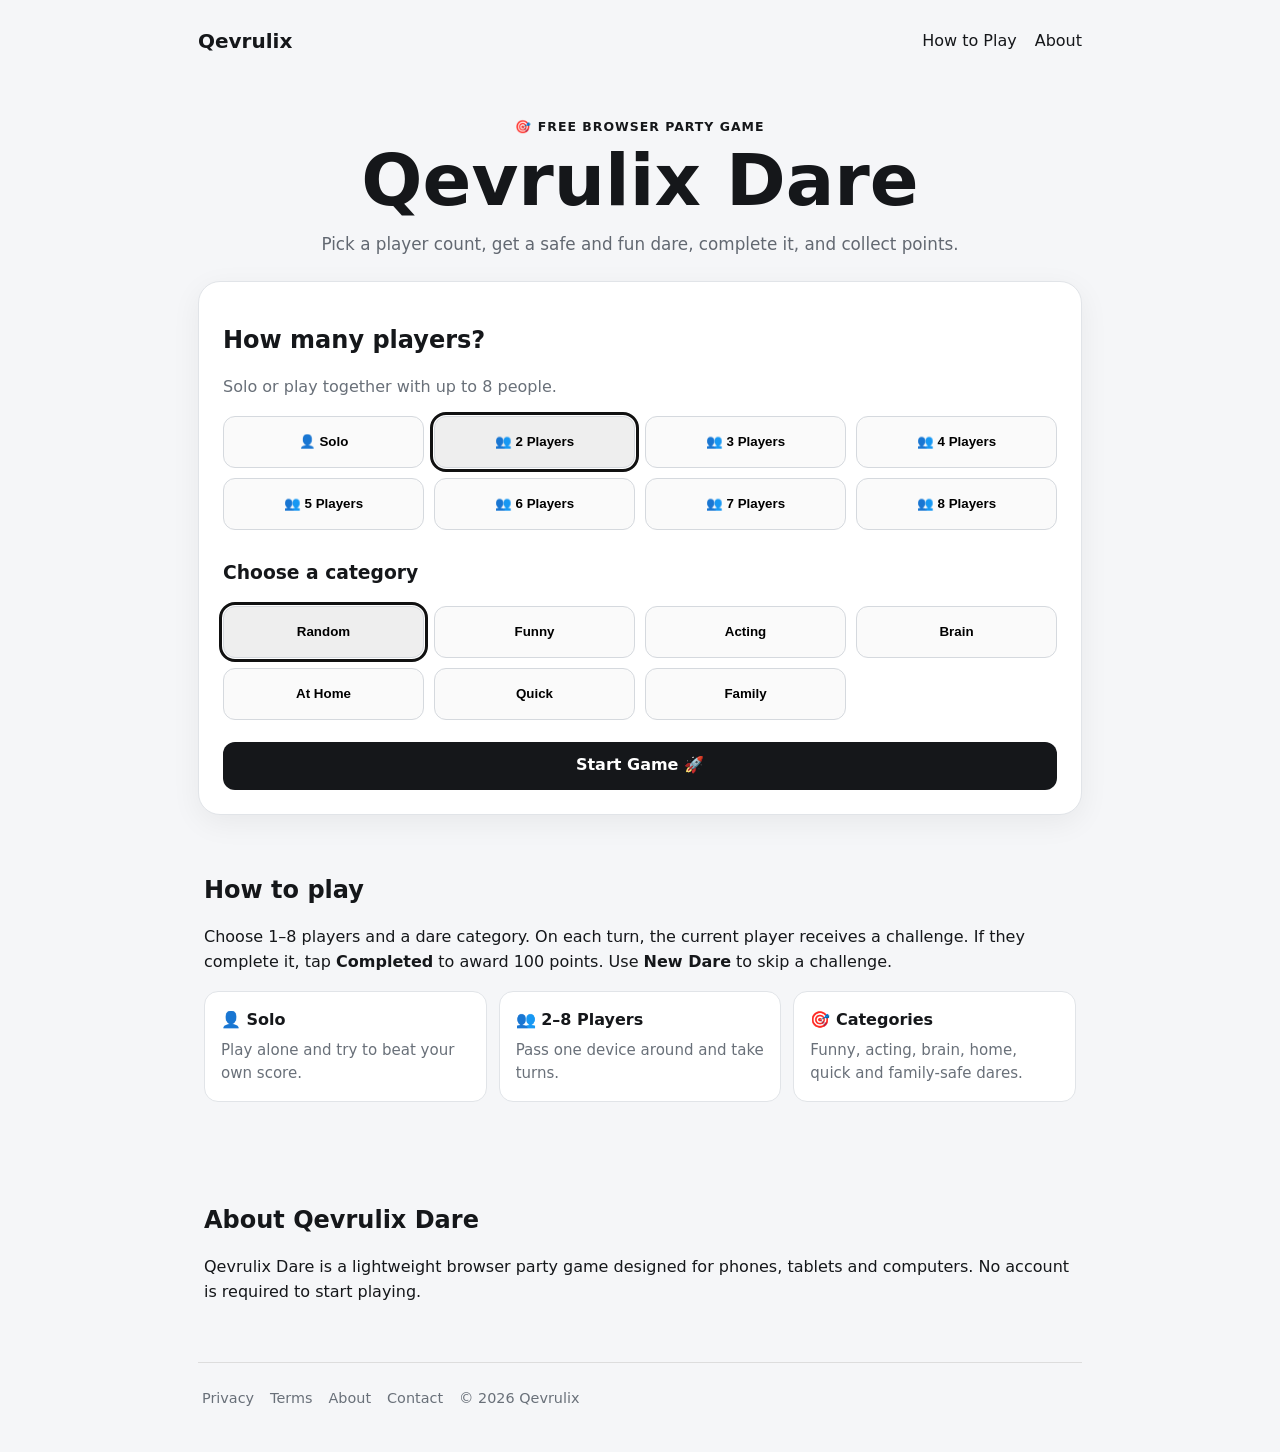
==== commit 5afd233a: "Update index.html" ====
--- a/index.html
+++ b/index.html
@@ -1,11 +1,299 @@
-<!doctype html><html lang="en"><head><meta charset="utf-8"><meta name="viewport" content="width=device-width,initial-scale=1"><title>Qevrulix Dare — Free 1–8 Player Dare Game</title><meta name="description" content="Play Qevrulix Dare, a free dare game for 1 to 8 players. Choose a category, complete fun challenges, earn points and find the winner."><link rel="canonical" href="https://qevrulix.vercel.app/"><meta name="robots" content="index,follow,max-image-preview:large"><meta property="og:type" content="website"><meta property="og:title" content="Qevrulix Dare — Free 1–8 Player Dare Game"><meta property="og:description" content="A free dare game for solo play and groups of 2–8."><meta property="og:url" content="https://qevrulix.vercel.app/"><meta property="og:site_name" content="Qevrulix"><meta name="twitter:card" content="summary"><meta name="theme-color" content="#111827"><script type="application/ld+json">{"@context":"https://schema.org","@type":"WebApplication","name":"Qevrulix Dare","url":"https://qevrulix.vercel.app/","applicationCategory":"GameApplication","operatingSystem":"Any","description":"A free browser dare game for 1 to 8 players.","offers":{"@type":"Offer","price":"0","priceCurrency":"USD"}}</script></head><body><main class="wrap"><header class="top"><a class="brand" href="/">Qevrulix</a><nav><a href="#how">How to Play</a><a href="#about">About</a></nav></header><section class="hero"><p class="eyebrow">🎯 FREE BROWSER PARTY GAME</p><h1>Qevrulix Dare</h1><p class="lead">Pick a player count, get a safe and fun dare, complete it, and collect points.</p></section><section class="game-card"><div id="setup"><h2>How many players?</h2><p class="muted">Solo or play together with up to 8 people.</p><div class="player-grid" id="playerGrid"></div><h3>Choose a category</h3><div class="category-grid" id="categoryGrid"></div><button id="startBtn" class="primary" type="button">Start Game 🚀</button></div><div id="game" hidden><div class="game-head"><span id="turnLabel"></span><span id="roundLabel"></span></div><div class="score-row" id="scores"></div><div class="dare-box"><p class="eyebrow">YOUR DARE</p><h2 id="dareText">Loading…</h2><p id="categoryLabel" class="muted"></p></div><div class="actions"><button id="completeBtn" class="primary" type="button">✅ Completed +100</button><button id="skipBtn" class="secondary" type="button">🔄 New Dare</button><button id="endBtn" class="ghost" type="button">End Game</button></div><p id="status" class="status" aria-live="polite"></p></div><div id="results" hidden><p class="eyebrow">🏆 GAME OVER</p><h2>Final Scores</h2><ol id="finalScores" class="final-scores"></ol><button id="againBtn" class="primary" type="button">Play Again</button></div></section><section id="how" class="content"><h2>How to play</h2><p>Choose 1–8 players and a dare category. On each turn, the current player receives a challenge. If they complete it, tap <strong>Completed</strong> to award 100 points. Use <strong>New Dare</strong> to skip a challenge.</p><div class="feature-grid"><article><strong>👤 Solo</strong><span>Play alone and try to beat your own score.</span></article><article><strong>👥 2–8 Players</strong><span>Pass one device around and take turns.</span></article><article><strong>🎯 Categories</strong><span>Funny, acting, brain, home, quick and family-safe dares.</span></article></div></section><section id="about" class="content"><h2>About Qevrulix Dare</h2><p>Qevrulix Dare is a lightweight browser party game designed for phones, tablets and computers. No account is required to start playing. It includes 200 safe, fun dares across multiple categories.</p></section><footer><a href="#">Privacy</a><a href="#">Terms</a><a href="#about">About</a><a href="mailto:REPLACE_WITH_YOUR_SUPPORT_EMAIL">Contact</a><span>© 2026 Qevrulix</span></footer></main><script>
-const dares={"Funny": ["Pretend you are a dramatic news reporter describing the room for 30 seconds.", "Do your funniest safe dance for 20 seconds.", "Make three animal sounds and let the group guess them.", "Tell a harmless joke in your most serious voice.", "Pretend to be a robot installing a silly software update.", "Walk like a penguin for 20 seconds.", "Give a weather report about the snack situation.", "Pretend your chair is a famous celebrity and interview it.", "Speak like a cartoon character for 30 seconds.", "Create a funny handshake with the player next to you.", "Pretend you are late for an imaginary meeting and explain why.", "Make a five-second victory celebration.", "Act like a confused tourist asking for directions around the room.", "Describe an ordinary spoon like it is a priceless invention.", "Pretend to sell an invisible product in a 20-second commercial.", "Do your best slow-motion walk across the room.", "Make up a silly nickname for yourself.", "Pretend you are a news anchor reporting on a missing sock.", "Laugh like a movie villain for 10 seconds.", "Give a serious motivational speech about eating snacks.", "Pretend to be a statue that suddenly comes alive.", "Invent a ridiculous rule for an imaginary country.", "Do three different surprised reactions.", "Pretend the floor is a red carpet for 15 seconds.", "Make a silly sound effect for everything you do for 20 seconds."], "Acting": ["Act like a superhero discovering a new superpower.", "Give an imaginary award speech for Best Snack Finder.", "Commentate dramatically on someone walking across the room.", "Mime making a pizza without speaking.", "Present the room like a weather presenter.", "Act like a detective searching for a missing pencil.", "Pretend you are a chef judging an invisible meal.", "Act like a famous singer accepting a huge award.", "Pretend to be a teacher explaining a very silly subject.", "Act like a goalkeeper saving an invisible penalty.", "Pretend you are a flight attendant giving a funny safety announcement.", "Act like a magician whose trick keeps going wrong.", "Pretend you are a game-show host introducing the players.", "Act like a spy trying to communicate without words.", "Pretend you are a movie director shouting action and cut.", "Act like a news reporter interviewing an imaginary alien.", "Pretend you are a coach giving a halftime speech to a team of penguins.", "Act like a shopkeeper selling the most useless item ever.", "Pretend you are a royal giving a speech about breakfast.", "Act like a singer performing without making any sound.", "Pretend you are a robot learning how to clap.", "Act like a sports referee explaining a ridiculous foul.", "Pretend you are an explorer discovering a mysterious pillow.", "Act like a comedian whose microphone suddenly stops working.", "Pretend you are a museum guide presenting an ordinary household object."], "Brain": ["Name five countries in 10 seconds.", "Say the alphabet backwards as far as you can in 20 seconds.", "Name five foods starting with the same letter.", "Create a three-word slogan for an imaginary company.", "Count backwards from 30 by 3s.", "Name five animals without using the letter A in their names.", "Say seven words that rhyme with “day.”", "Name five things that are usually found in a kitchen.", "Make a sentence using exactly five words.", "Name four planets in 10 seconds.", "Think of three uses for a paper cup.", "Name five school subjects quickly.", "Say the months in reverse order starting from December.", "Name four things that can fly.", "Create a new word and explain what it means.", "Name five objects that are usually round.", "Give three answers to “What can you open?”", "Name five things that are cold.", "Say three words beginning with the same two letters.", "Name five fruits without repeating a color.", "Count from 1 to 20 while skipping multiples of 3.", "Name five things you can find outdoors.", "Create a four-word mystery story.", "Name three things that have keys but are not locks.", "Think of five words containing the letter Z."], "At Home": ["Find something nearby that starts with B and show it.", "Build the tallest safe mini-tower using three household items.", "Organize five nearby objects by size.", "Invent a 15-second advertisement for a harmless object.", "Make your best statue pose for 20 seconds.", "Find something soft and describe it in three words.", "Arrange three objects from smallest to largest.", "Find an object with a surprising shape.", "Create a tiny safe obstacle course using cushions or books.", "Choose an object and give it a funny name.", "Find something that is your favorite color.", "Make a safe pattern using five objects.", "Find something that makes a sound and demonstrate it safely.", "Pick a household object and explain its imaginary superpower.", "Build a small structure that can stand for 10 seconds.", "Find something beginning with the letter S.", "Create a display using three objects and name the display.", "Find the oldest-looking safe object nearby.", "Put three objects in alphabetical order by name.", "Find something you use every day and explain why.", "Create a tiny “museum” with two harmless objects.", "Find something rectangular and something circular.", "Make a safe paper shape and show it.", "Choose an object and pretend it is a trophy.", "Find three objects with different textures."], "Quick": ["Clap a rhythm and repeat it twice.", "Give three genuine compliments to people in the room.", "Do five jumping jacks if you can do so safely.", "Name three things you are grateful for.", "Make your best surprised face for 10 seconds.", "Touch your shoulders, knees, and head in that order five times.", "Say your first name backwards.", "Do a 10-second silent dance.", "Name three foods in five seconds.", "Give a thumbs-up pose and hold it for 10 seconds.", "Blink one eye at a time if you can.", "Say “red leather yellow leather” three times slowly.", "Do five slow shoulder rolls.", "Name three animals in three seconds.", "Make a heart shape with your hands.", "Stand still like a statue for 15 seconds.", "Do three safe high-knee steps in place.", "Say three positive words about yourself.", "Make a funny face for five seconds.", "Name three things you can see right now.", "Do a quick victory pose.", "Spell your name aloud.", "Give yourself a round of silent applause.", "Take three calm breaths and smile.", "Say one thing you are looking forward to."], "Family": ["Tell the group about a hobby you enjoy.", "Share your favorite movie, book, or game and one reason you like it.", "Give everyone a friendly high-five if they want one.", "Say one kind thing about the person on your left.", "Describe your dream vacation in 20 seconds.", "Share a favorite family memory you are comfortable telling.", "Name one skill you would like to learn.", "Tell the group your favorite snack.", "Describe your perfect weekend in 20 seconds.", "Say something you appreciate about your family or friends.", "Share a funny school-safe memory.", "Name one place you would like to visit someday.", "Tell everyone one positive goal for this week.", "Share a favorite sport or activity.", "Describe your ideal birthday celebration.", "Say one thing you are proud of learning.", "Name a person who inspires you and why.", "Share a favorite song without singing its lyrics.", "Describe your dream room in 20 seconds.", "Tell the group one kind habit everyone could try.", "Name three things that make you smile.", "Share a favorite school subject and why.", "Describe a food you would love to try.", "Tell a short story about a time you helped someone.", "Share one harmless fun fact about yourself."], "Social": ["Ask another player their favorite hobby and listen to the answer.", "Start a 10-second group clap.", "Give a sincere compliment about someone’s creativity.", "Ask the group to choose a funny team name.", "Say one positive thing about playing together.", "Invite another player to invent a two-step handshake with you.", "Ask someone to choose the next category.", "Thank someone for joining the game.", "Ask another player to name their favorite animal.", "Create a one-sentence team motto together.", "Let another player choose your victory pose.", "Ask the group to vote on the funniest safe sound.", "Say one thing you learned from another player today.", "Ask another player to describe their dream superpower.", "Start a five-second countdown for everyone to freeze.", "Choose two players to create a team cheer.", "Ask someone what game they enjoy playing.", "Give the group a positive one-line pep talk.", "Ask another player to invent a silly company name.", "Let another player pick a harmless object for you to describe.", "Ask everyone to say one word describing the game.", "Create a group pose and hold it for five seconds.", "Ask another player a simple “this or that” question.", "Say thank you to the whole group in a dramatic voice.", "Ask the group to invent a fictional holiday together."], "Creative": ["Draw an imaginary logo in the air with your finger.", "Invent a superhero name and power in 15 seconds.", "Create a three-line story about a lost backpack.", "Make up a slogan for a pencil.", "Invent a new ice-cream flavor and name it.", "Describe an imaginary planet in 20 seconds.", "Create a funny title for a movie about your day.", "Invent a new sport and explain its rules briefly.", "Make up a character who lives inside a computer.", "Create a two-sentence mystery story.", "Invent a brand name for a robot.", "Describe an imaginary app everyone would want.", "Create a new holiday and explain how people celebrate it.", "Make up a fictional restaurant name and its specialty.", "Invent a gadget that solves a small everyday problem.", "Give an ordinary object a magical ability.", "Create a four-word adventure story.", "Invent a fictional city and name it.", "Design an imaginary school subject and explain it.", "Make up a friendly monster and describe it.", "Invent a new board game in 20 seconds.", "Create a funny nickname for a household object.", "Imagine tomorrow has one unusual rule and explain it.", "Invent a fictional company and its product.", "Create a one-sentence story that ends with “Wait… what?”"]};
-const $=s=>document.querySelector(s),pg=$("#playerGrid"),cg=$("#categoryGrid"),setup=$("#setup"),game=$("#game"),results=$("#results"),start=$("#startBtn"),complete=$("#completeBtn"),skip=$("#skipBtn"),end=$("#endBtn"),again=$("#againBtn"),dareText=$("#dareText"),categoryLabel=$("#categoryLabel"),turnLabel=$("#turnLabel"),roundLabel=$("#roundLabel"),scores=$("#scores"),status=$("#status"),finalScores=$("#finalScores");
-let players=2,cat="Random",current=0,round=1,points=[],last="";
-for(let i=1;i<=8;i++){const b=document.createElement('button');b.className='choice'+(i===2?' selected':'');b.textContent=i===1?'👤 Solo':'👥 '+i+' Players';b.onclick=()=>{players=i;document.querySelectorAll('#playerGrid .choice').forEach(x=>x.classList.remove('selected'));b.classList.add('selected')};pg.appendChild(b)}
-['Random',...Object.keys(dares)].forEach((c,i)=>{const b=document.createElement('button');b.className='choice'+(i===0?' selected':'');b.textContent=c;b.onclick=()=>{cat=c;document.querySelectorAll('#categoryGrid .choice').forEach(x=>x.classList.remove('selected'));b.classList.add('selected')};cg.appendChild(b)});
-function pick(){const keys=cat==='Random'?Object.keys(dares):[cat];let key=keys[Math.floor(Math.random()*keys.length)],pool=dares[key],d=pool[Math.floor(Math.random()*pool.length)];let tries=0;while(d===last&&pool.length>1&&tries++<10)d=pool[Math.floor(Math.random()*pool.length)];last=d;dareText.textContent=d;categoryLabel.textContent=key}
-function render(){turnLabel.textContent=`Player ${current+1}'s turn`;roundLabel.textContent=`Round ${round}`;scores.innerHTML='';points.forEach((p,i)=>{const s=document.createElement('span');s.className='score';s.textContent=`P${i+1}: ${p} pts`;scores.appendChild(s)});pick();status.textContent=''}
-function finish(){setup.hidden=true;game.hidden=true;results.hidden=false;const order=points.map((score,i)=>({score,i})).sort((a,b)=>b.score-a.score);finalScores.innerHTML='';order.forEach((x,pos)=>{const li=document.createElement('li');li.textContent=`${pos===0?'🥇 ':pos===1?'🥈 ':pos===2?'🥉 ':''}Player ${x.i+1} — ${x.score} points`;finalScores.appendChild(li)})}
-start.onclick=()=>{points=Array(players).fill(0);current=0;round=1;last='';setup.hidden=true;results.hidden=true;game.hidden=false;render()};complete.onclick=()=>{points[current]+=100;status.textContent=`🎉 Player ${current+1} completed the dare! +100 points`;current=(current+1)%players;if(current===0)round++;render()};skip.onclick=()=>{pick();status.textContent='New dare selected — you can skip any challenge.'};end.onclick=finish;again.onclick=()=>{results.hidden=true;setup.hidden=false;game.hidden=true};
-</script></body></html>
+<!doctype html>
+<html lang="en">
+<head>
+  <meta charset="utf-8">
+  <meta name="viewport" content="width=device-width,initial-scale=1">
+
+  <title>Qevrulix Dare — Free 1–8 Player Dare Game</title>
+
+  <meta name="description" content="Play Qevrulix Dare, a free dare game for 1 to 8 players. Choose a category, complete fun challenges, earn points and find the winner.">
+  <meta name="robots" content="index,follow,max-image-preview:large">
+
+  <link rel="canonical" href="https://qevrulix.vercel.app/">
+
+  <meta property="og:type" content="website">
+  <meta property="og:title" content="Qevrulix Dare — Free 1–8 Player Dare Game">
+  <meta property="og:description" content="A free dare game for solo play and groups of 2–8.">
+  <meta property="og:url" content="https://qevrulix.vercel.app/">
+  <meta property="og:site_name" content="Qevrulix">
+
+  <meta name="twitter:card" content="summary">
+  <meta name="twitter:title" content="Qevrulix Dare">
+  <meta name="twitter:description" content="Free 1–8 player browser dare game.">
+
+  <link rel="icon" href="favicon.svg" type="image/svg+xml">
+  <link rel="manifest" href="manifest.webmanifest">
+
+  <!-- CONNECT CSS -->
+  <link rel="stylesheet" href="css/style.css">
+
+  <script type="application/ld+json">
+  {
+    "@context":"https://schema.org",
+    "@type":"WebApplication",
+    "name":"Qevrulix Dare",
+    "url":"https://qevrulix.vercel.app/",
+    "applicationCategory":"GameApplication",
+    "operatingSystem":"Any",
+    "description":"A free browser dare game for 1 to 8 players.",
+    "offers":{
+      "@type":"Offer",
+      "price":"0",
+      "priceCurrency":"USD"
+    }
+  }
+  </script>
+</head>
+
+<body>
+
+<main class="wrap">
+
+  <header class="top">
+    <a class="brand" href="/">Qevrulix</a>
+
+    <nav>
+      <a href="#how">How to Play</a>
+      <a href="about-us.html">About</a>
+    </nav>
+  </header>
+
+
+  <section class="hero">
+
+    <p class="eyebrow">🎯 FREE BROWSER PARTY GAME</p>
+
+    <h1>Qevrulix Dare</h1>
+
+    <p class="lead">
+      Pick a player count, get a safe and fun dare,
+      complete it, and collect points.
+    </p>
+
+  </section>
+
+
+  <section class="game-card">
+
+    <!-- SETUP -->
+
+    <div id="setup">
+
+      <h2>How many players?</h2>
+
+      <p class="muted">
+        Solo or play together with up to 8 people.
+      </p>
+
+      <div class="player-grid" id="playerGrid"></div>
+
+
+      <h3>Choose a category</h3>
+
+      <div class="category-grid" id="categoryGrid"></div>
+
+
+      <button
+        id="startBtn"
+        class="primary"
+        type="button">
+        Start Game 🚀
+      </button>
+
+    </div>
+
+
+    <!-- GAME -->
+
+    <div id="game" hidden>
+
+      <div class="game-head">
+
+        <span id="turnLabel"></span>
+
+        <span id="roundLabel"></span>
+
+      </div>
+
+
+      <div class="score-row" id="scores"></div>
+
+
+      <div class="dare-box">
+
+        <p class="eyebrow">
+          YOUR DARE
+        </p>
+
+        <h2 id="dareText">
+          Loading…
+        </h2>
+
+        <p
+          id="categoryLabel"
+          class="muted">
+        </p>
+
+      </div>
+
+
+      <div class="actions">
+
+        <button
+          id="completeBtn"
+          class="primary"
+          type="button">
+          ✅ Completed +100
+        </button>
+
+
+        <button
+          id="skipBtn"
+          class="secondary"
+          type="button">
+          🔄 New Dare
+        </button>
+
+
+        <button
+          id="endBtn"
+          class="ghost"
+          type="button">
+          End Game
+        </button>
+
+      </div>
+
+
+      <p
+        id="status"
+        class="status"
+        aria-live="polite">
+      </p>
+
+    </div>
+
+
+    <!-- RESULTS -->
+
+    <div id="results" hidden>
+
+      <p class="eyebrow">
+        🏆 GAME OVER
+      </p>
+
+      <h2>Final Scores</h2>
+
+      <ol
+        id="finalScores"
+        class="final-scores">
+      </ol>
+
+
+      <button
+        id="againBtn"
+        class="primary"
+        type="button">
+        Play Again
+      </button>
+
+    </div>
+
+  </section>
+
+
+  <!-- HOW TO PLAY -->
+
+  <section id="how" class="content">
+
+    <h2>How to play</h2>
+
+    <p>
+      Choose 1–8 players and a dare category.
+      On each turn, the current player receives a challenge.
+      If they complete it, tap
+      <strong>Completed</strong>
+      to award 100 points.
+      Use <strong>New Dare</strong> to skip a challenge.
+    </p>
+
+
+    <div class="feature-grid">
+
+      <article>
+        <strong>👤 Solo</strong>
+        <span>
+          Play alone and try to beat your own score.
+        </span>
+      </article>
+
+
+      <article>
+        <strong>👥 2–8 Players</strong>
+        <span>
+          Pass one device around and take turns.
+        </span>
+      </article>
+
+
+      <article>
+        <strong>🎯 Categories</strong>
+        <span>
+          Funny, acting, brain, home, quick and family-safe dares.
+        </span>
+      </article>
+
+    </div>
+
+  </section>
+
+
+  <!-- ABOUT -->
+
+  <section class="content">
+
+    <h2>About Qevrulix Dare</h2>
+
+    <p>
+      Qevrulix Dare is a lightweight browser party game
+      designed for phones, tablets and computers.
+      No account is required to start playing.
+    </p>
+
+  </section>
+
+
+  <!-- FOOTER -->
+
+  <footer>
+
+    <a href="privacy-policy.html">
+      Privacy
+    </a>
+
+    <a href="terms-and-conditions.html">
+      Terms
+    </a>
+
+    <a href="about-us.html">
+      About
+    </a>
+
+    <a href="contact-us.html">
+      Contact
+    </a>
+
+    <span>
+      © 2026 Qevrulix
+    </span>
+
+  </footer>
+
+</main>
+
+
+<!-- CONNECT JAVASCRIPT -->
+<script src="js/app.js"></script>
+
+</body>
+</html>
--- a/css/style.css
+++ b/css/style.css
@@ -0,0 +1 @@
+*{box-sizing:border-box}html{scroll-behavior:smooth}body{margin:0;font-family:system-ui,-apple-system,Segoe UI,Roboto,Arial,sans-serif;background:#f5f6f8;color:#15171a;line-height:1.55}.wrap{max-width:920px;margin:auto;padding:18px}.top{display:flex;justify-content:space-between;align-items:center;padding:8px 0 30px}.brand{font-weight:900;font-size:1.25rem;color:inherit;text-decoration:none}.top nav{display:flex;gap:18px}.top nav a,footer a{color:inherit;text-decoration:none}.hero{text-align:center;padding:30px 8px 24px}.eyebrow{font-size:.78rem;font-weight:800;letter-spacing:.08em;margin:0 0 8px}.hero h1{font-size:clamp(2.3rem,9vw,4.5rem);line-height:1;margin:0 0 15px}.lead{max-width:650px;margin:auto;color:#626871;font-size:1.05rem}.game-card{background:#fff;border:1px solid #e1e4e8;border-radius:22px;padding:24px;box-shadow:0 8px 30px rgba(0,0,0,.06)}h2{line-height:1.2}h3{margin-top:28px}.muted{color:#697079}.player-grid,.category-grid{display:grid;grid-template-columns:repeat(4,minmax(0,1fr));gap:10px}.choice{min-height:52px;border:1px solid #d5d9de;background:#fafafa;border-radius:12px;font-weight:750;cursor:pointer}.choice.selected{outline:3px solid #111;outline-offset:1px;background:#eee}.primary,.secondary,.ghost{min-height:48px;border-radius:12px;padding:0 18px;font:inherit;font-weight:800;cursor:pointer}.primary{border:0;background:#15171a;color:white}.secondary{border:1px solid #d5d9de;background:#fff}.ghost{border:0;background:transparent}.primary{width:100%;margin-top:22px}.actions{display:flex;gap:10px;flex-wrap:wrap;margin-top:18px}.actions .primary{width:auto;margin:0}.game-head,.score-row{display:flex;justify-content:space-between;gap:10px;flex-wrap:wrap}.game-head{font-weight:800;margin-bottom:14px}.score-row{margin-bottom:18px}.score{background:#f2f3f5;border-radius:999px;padding:6px 10px;font-size:.86rem}.dare-box{border-radius:18px;background:#f5f6f8;padding:28px 20px;text-align:center}.dare-box h2{font-size:clamp(1.35rem,5vw,2.2rem);margin:12px auto;max-width:650px}.status{min-height:24px;font-weight:700}.final-scores{padding-left:28px}.final-scores li{padding:8px 0;font-weight:700}.content{padding:42px 6px}.feature-grid{display:grid;grid-template-columns:repeat(3,1fr);gap:12px}.feature-grid article{border:1px solid #e1e4e8;background:#fff;border-radius:14px;padding:16px;display:flex;flex-direction:column;gap:6px}.feature-grid span{color:#697079;font-size:.94rem}footer{display:flex;gap:16px;flex-wrap:wrap;border-top:1px solid #ddd;padding:24px 4px;color:#697079;font-size:.9rem}@media(max-width:600px){.player-grid,.category-grid{grid-template-columns:repeat(2,1fr)}.feature-grid{grid-template-columns:1fr}.top nav{gap:10px;font-size:.9rem}.game-card{padding:18px}.actions>*{flex:1}.actions .primary{width:auto}.hero{padding-top:20px}}button:focus-visible,a:focus-visible{outline:3px solid #5b8cff;outline-offset:2px}
